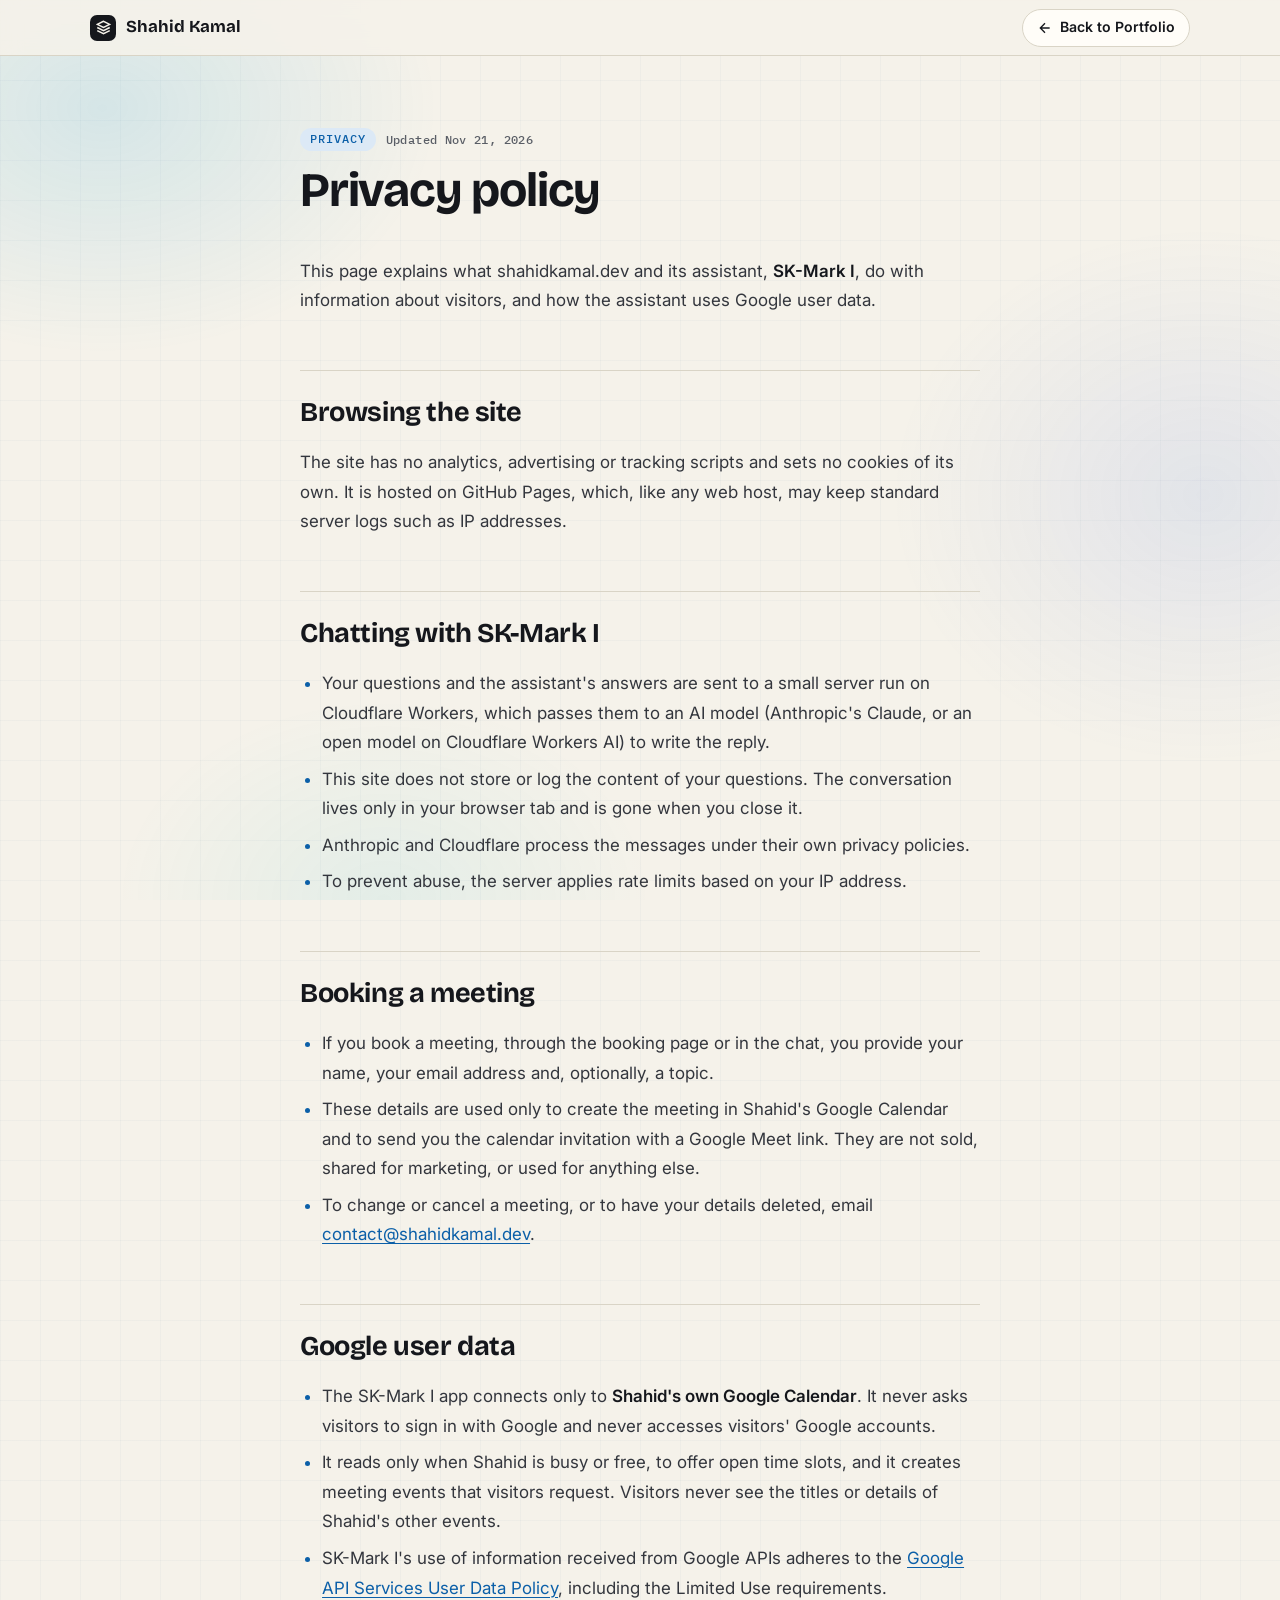
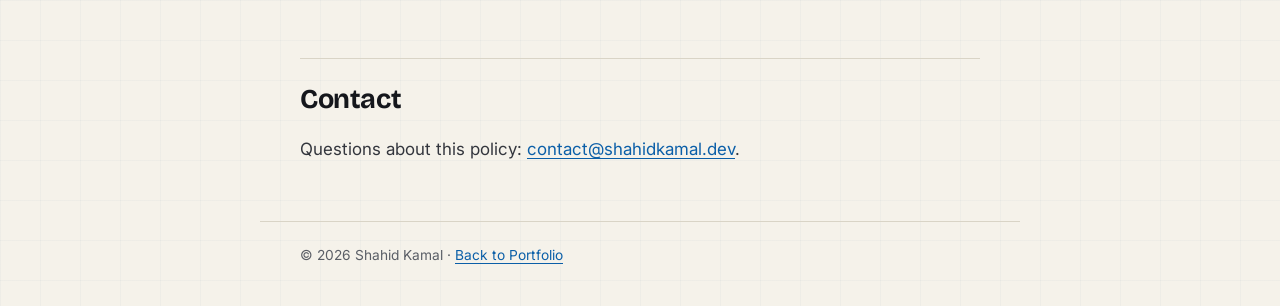
==== privacy.html @ f32e33be "Privacy policy page (needed for the Google Calendar booking app), linked from the footer Co-Authored" ====
<!DOCTYPE html>
<html lang="en" class="blog">
<head>
    <meta charset="UTF-8">
    <meta name="viewport" content="width=device-width, initial-scale=1.0">
    <title>Privacy — Shahid Kamal</title>
    <meta name="description" content="How shahidkamal.dev and its assistant SK-Mark I handle visitor data and Google user data.">
    <meta name="author" content="Shahid Kamal">
    <link rel="canonical" href="https://shahidkamal.dev/privacy.html">
    <meta name="theme-color" content="#f5f2ea" media="(prefers-color-scheme: light)">
    <meta name="theme-color" content="#0c0e11" media="(prefers-color-scheme: dark)">
    <link rel="icon" type="image/svg+xml" href="data:image/svg+xml,%3Csvg xmlns='http://www.w3.org/2000/svg' viewBox='0 0 32 32'%3E%3Crect width='32' height='32' rx='7' fill='%2315171c'/%3E%3Ccircle cx='7' cy='21' r='2.6' fill='%234a9dff' opacity='.35'/%3E%3Ccircle cx='14' cy='13' r='3' fill='%234a9dff' opacity='.65'/%3E%3Ccircle cx='23' cy='11' r='4.2' fill='%234a9dff'/%3E%3C/svg%3E">
    <link rel="preconnect" href="https://fonts.googleapis.com">
    <link rel="preconnect" href="https://fonts.gstatic.com" crossorigin>
    <link href="https://fonts.googleapis.com/css2?family=Bricolage+Grotesque:opsz,wght@12..96,700&family=IBM+Plex+Mono:wght@400;500&family=Inter:wght@400;600&display=swap" rel="stylesheet">
    <link rel="stylesheet" href="assets/site.css?v=202611211610">
</head>
<body>

<div class="grid-bg"></div>

<nav>
    <a href="index.html" class="nav-logo">
        <div class="nav-logo-icon">
            <svg viewBox="0 0 24 24" fill="none" stroke="#fff" stroke-width="2.5"><path d="M12 2L2 7l10 5 10-5-10-5zM2 17l10 5 10-5M2 12l10 5 10-5"/></svg>
        </div>
        Shahid Kamal
    </a>
    <a href="index.html" class="nav-back">
        <svg width="16" height="16" fill="none" stroke="currentColor" stroke-width="2" viewBox="0 0 24 24"><path d="M19 12H5m7-7-7 7 7 7"/></svg>
        Back to Portfolio
    </a>
</nav>

<header class="blog-hero">
    <div class="blog-meta">
        <span class="blog-category">Privacy</span>
        <span class="blog-date">Updated Nov 21, 2026</span>
    </div>
    <h1>Privacy policy</h1>
</header>

<article class="blog-content">

    <p>This page explains what shahidkamal.dev and its assistant, <strong>SK-Mark I</strong>, do with information about visitors, and how the assistant uses Google user data.</p>

    <h2>Browsing the site</h2>
    <p>The site has no analytics, advertising or tracking scripts and sets no cookies of its own. It is hosted on GitHub Pages, which, like any web host, may keep standard server logs such as IP addresses.</p>

    <h2>Chatting with SK-Mark I</h2>
    <ul>
        <li>Your questions and the assistant's answers are sent to a small server run on Cloudflare Workers, which passes them to an AI model (Anthropic's Claude, or an open model on Cloudflare Workers AI) to write the reply.</li>
        <li>This site does not store or log the content of your questions. The conversation lives only in your browser tab and is gone when you close it.</li>
        <li>Anthropic and Cloudflare process the messages under their own privacy policies.</li>
        <li>To prevent abuse, the server applies rate limits based on your IP address.</li>
    </ul>

    <h2>Booking a meeting</h2>
    <ul>
        <li>If you book a meeting, through the booking page or in the chat, you provide your name, your email address and, optionally, a topic.</li>
        <li>These details are used only to create the meeting in Shahid's Google Calendar and to send you the calendar invitation with a Google Meet link. They are not sold, shared for marketing, or used for anything else.</li>
        <li>To change or cancel a meeting, or to have your details deleted, email <a href="mailto:contact@shahidkamal.dev">contact@shahidkamal.dev</a>.</li>
    </ul>

    <h2>Google user data</h2>
    <ul>
        <li>The SK-Mark I app connects only to <strong>Shahid's own Google Calendar</strong>. It never asks visitors to sign in with Google and never accesses visitors' Google accounts.</li>
        <li>It reads only when Shahid is busy or free, to offer open time slots, and it creates meeting events that visitors request. Visitors never see the titles or details of Shahid's other events.</li>
        <li>SK-Mark I's use of information received from Google APIs adheres to the <a href="https://developers.google.com/terms/api-services-user-data-policy" target="_blank" rel="noopener">Google API Services User Data Policy</a>, including the Limited Use requirements.</li>
    </ul>

    <h2>Contact</h2>
    <p>Questions about this policy: <a href="mailto:contact@shahidkamal.dev">contact@shahidkamal.dev</a>.</p>

</article>

<footer>
    © 2026 Shahid Kamal · <a href="index.html">Back to Portfolio</a>
</footer>

</body>
</html>
---- assets/site.css ----
/* shahidkamal.dev — shared styles for the home page and blog posts.
   Plain CSS, no build step. Light and dark follow the system setting. */

:root {
    --bg: #f5f2ea;
    --surface: #fffdf8;
    --sunk: #ebe7dc;
    --ink: #15171c;
    --text: #33363d;
    --muted: #5a5e66;
    --line: #d9d4c6;
    --accent: #0b5fa8;
    --accent-soft: #dce9f6;
    --a: #1170c4;
    --b: #066d8d;
    --code-bg: #1b1e24;
    --code-ink: #e9e6dd;
    --display: "Bricolage Grotesque", "Inter", system-ui, -apple-system, "Segoe UI", sans-serif;
    --sans: "Inter", system-ui, -apple-system, "Segoe UI", Roboto, "Helvetica Neue", Arial, sans-serif;
    --mono: "IBM Plex Mono", ui-monospace, "SF Mono", Menlo, Consolas, monospace;
    --wrap: 73.75rem;
    --gutter: clamp(16px, 4vw, 40px);
    --radius: 14px;
    color-scheme: light dark;
}

@media (prefers-color-scheme: dark) {
    :root {
        --bg: #0c0e11;
        --surface: #15181d;
        --sunk: #08090b;
        --grid: rgba(255, 255, 255, 0.03);
        --ink: #f1efe9;
        --text: #cfd0d2;
        --muted: #a0a4ab;
        --line: #282c34;
        --accent: #6cc8ff;
        --accent-soft: #0f2638;
        --a: #4a9dff;
        --b: #5fe0ff;
        --code-bg: #0b0c0f;
        --code-ink: #e9e6dd;
    }
}

*, *::before, *::after { box-sizing: border-box; }
html { -webkit-text-size-adjust: 100%; text-size-adjust: 100%; scroll-padding-top: 4.75rem; font-size: clamp(100%, 0.5vw + 8.8px, 137.5%); }
body {
    margin: 0;
    background: var(--bg);
    color: var(--text);
    font-family: var(--sans);
    font-size: 1rem;
    line-height: 1.6;
    -webkit-font-smoothing: antialiased;
    overflow-x: hidden;
}
@media (prefers-reduced-motion: no-preference) {
    html { scroll-behavior: smooth; }
}
img, video, svg { max-width: 100%; }
h1, h2, h3, h4, p, ul, ol, dl, dd, figure { margin: 0; }
ul, ol { padding: 0; }
a { color: var(--accent); text-decoration-thickness: 1px; text-underline-offset: 3px; }
a:hover { text-decoration-thickness: 2px; }
:focus-visible { outline: 2px solid var(--accent); outline-offset: 3px; border-radius: 4px; }
strong { color: var(--ink); font-weight: 600; }

.skip {
    position: absolute; left: 12px; top: -60px; z-index: 300;
    background: var(--ink); color: var(--bg); padding: 10px 14px; border-radius: 8px;
}
.skip:focus { top: 12px; }
.wrap { max-width: var(--wrap); margin: 0 auto; padding-left: max(var(--gutter), env(safe-area-inset-left)); padding-right: max(var(--gutter), env(safe-area-inset-right)); }
.mono { font-family: var(--mono); }

/* ---------- top bar ---------- */
.top {
    position: sticky; top: 0; z-index: 100;
    background: color-mix(in srgb, var(--bg) 88%, transparent);
    -webkit-backdrop-filter: blur(10px); backdrop-filter: blur(10px);
    border-bottom: 1px solid var(--line);
}
.top-in { display: flex; align-items: center; gap: 12px; min-height: 3.5rem; }
.brand {
    display: inline-flex; align-items: center; gap: 10px; flex: none;
    font-family: var(--display); font-weight: 700; font-size: 1.05rem;
    color: var(--ink); text-decoration: none; white-space: nowrap; min-height: 44px;
}
.brand svg { width: 1.625rem; height: 1.625rem; flex: none; }
.top nav { margin-left: auto; min-width: 0; overflow-x: auto; scrollbar-width: none; -webkit-overflow-scrolling: touch; overscroll-behavior-x: contain; }
.top nav::-webkit-scrollbar { display: none; }
.top nav ul { display: flex; gap: 2px; list-style: none; white-space: nowrap; }
.top nav a {
    display: flex; align-items: center; min-height: 44px; padding: 0 10px; border-radius: 8px;
    color: var(--text); text-decoration: none; font-size: 0.92rem; outline-offset: -3px;
}
.top nav a:hover { color: var(--ink); background: var(--sunk); }
.top .btn { flex: none; min-height: 40px; padding: 6px 14px; font-size: 0.88rem; }

/* ---------- buttons ---------- */
.btn {
    display: inline-flex; align-items: center; justify-content: center; gap: 8px;
    min-height: 44px; padding: 9px 16px; border-radius: 999px;
    border: 1px solid var(--line); background: var(--surface); color: var(--ink);
    font: 600 0.95rem/1.2 var(--sans); text-decoration: none; cursor: pointer;
    transition: border-color .15s, background-color .15s, color .15s;
}
.btn:hover { border-color: var(--ink); }
.btn svg { width: 17px; height: 17px; flex: none; }
.btn-primary { background: var(--ink); color: var(--bg); border-color: var(--ink); }
.btn-primary:hover { background: var(--accent); border-color: var(--accent); color: var(--bg); }

/* ---------- hero ---------- */
.hero { padding: clamp(20px, 4.5vw, 52px) 0 clamp(28px, 4vw, 44px); }
.hero-grid {
    display: grid; grid-template-columns: minmax(0, 1.16fr) minmax(0, 0.84fr);
    gap: clamp(28px, 4vw, 60px); align-items: center;
}
.who { display: flex; align-items: center; gap: 14px; margin-bottom: 14px; }
.who picture { display: block; flex: none; line-height: 0; }
.who img {
    width: 4.25rem; height: 4.25rem; border-radius: 50%; object-fit: cover;
    border: 2px solid var(--surface); box-shadow: 0 0 0 1px var(--line); flex: none;
}
.status {
    font: 500 0.78rem/1.4 var(--mono); letter-spacing: 0.02em; color: var(--muted);
}
.status b { display: block; color: var(--ink); font-weight: 500; }
.status .dot {
    display: inline-block; width: 8px; height: 8px; border-radius: 50%;
    background: var(--b); margin-right: 7px; vertical-align: 1px;
}
.hero h1 {
    font-family: var(--display); font-weight: 700; color: var(--ink);
    font-size: clamp(2.6rem, 6.4vw, 4.9rem); line-height: 0.98; letter-spacing: -0.035em;
}
.lead {
    margin-top: 16px; max-width: 34em;
    font-size: clamp(1.06rem, 1.7vw, 1.3rem); line-height: 1.42; color: var(--ink);
}
.lead em { font-style: normal; color: var(--accent); }
.facts { margin-top: 18px; display: grid; gap: 7px; }
.facts div { display: grid; grid-template-columns: 5.5rem minmax(0, 1fr); gap: 12px; align-items: baseline; }
.facts dt { font: 500 0.75rem/1.5 var(--mono); letter-spacing: 0.1em; text-transform: uppercase; color: var(--muted); }
.facts dd { font-size: 0.95rem; line-height: 1.45; }
.cta { display: flex; flex-wrap: wrap; gap: 8px; margin-top: 22px; }
.hero .cta .btn { padding: 9px 14px; font-size: 0.92rem; }

/* signature element: contrastive pair */
.pair {
    background: var(--surface); border: 1px solid var(--line); border-radius: var(--radius);
    padding: 14px;
}
.pair-head { display: flex; flex-wrap: wrap; align-items: center; gap: 8px; margin-bottom: 12px; }
.pair-title { font: 500 0.75rem/1.4 var(--mono); letter-spacing: 0.1em; text-transform: uppercase; color: var(--muted); flex-basis: 100%; }
.seg { display: inline-flex; border: 1px solid var(--line); border-radius: 999px; padding: 2px; background: var(--bg); }
.seg button, .ghost-btn {
    font: 500 0.76rem/1 var(--mono); color: var(--muted); background: none; border: 0;
    padding: 8px 11px; border-radius: 999px; cursor: pointer; min-height: 32px;
}
.seg button[aria-pressed="true"] { background: var(--ink); color: var(--bg); }
.ghost-btn { border: 1px solid var(--line); }
.ghost-btn:hover, .seg button:hover { color: var(--ink); }
.seg button[aria-pressed="true"]:hover { color: var(--bg); }
.pair-stage { display: grid; grid-template-columns: 1fr 1fr; gap: 10px; }
.pair-stage svg { display: block; width: 100%; height: auto; border-radius: 8px; background: var(--sunk); }
.clip-lab { display: flex; justify-content: space-between; gap: 8px; margin-bottom: 5px; font: 500 0.75rem/1.3 var(--mono); letter-spacing: 0.06em; text-transform: uppercase; color: var(--muted); }
.clip-lab .val { color: var(--c); text-align: right; }
.clip-a { --c: var(--a); }
.clip-b { --c: var(--b); }
.pair-stage .tick { fill: none; stroke: var(--muted); stroke-width: 1.2; opacity: .7; }
.pair-stage .ground { stroke: var(--line); stroke-width: 1; stroke-dasharray: 2 4; }
.pair-stage .ghost { fill: var(--c); }
.pair-stage .head { fill: var(--c); stroke: var(--surface); stroke-width: 2; }
.pair-q { margin-top: 12px; font: 500 0.84rem/1.4 var(--mono); color: var(--ink); }
.pair-q span { color: var(--muted); }
.pair figcaption { margin-top: 8px; font-size: 0.88rem; line-height: 1.5; color: var(--text); }
.pair figcaption small { display: block; margin-top: 6px; color: var(--muted); font-size: 0.76rem; }

/* proof points */
.proof { list-style: none; display: grid; grid-template-columns: repeat(3, minmax(0, 1fr)); gap: 12px; margin-top: clamp(24px, 3.4vw, 40px); }
.proof a {
    display: block; height: 100%; padding: 14px 16px; border-radius: var(--radius);
    border: 1px solid var(--line); background: var(--surface); color: var(--text); text-decoration: none;
    transition: border-color .15s, transform .15s;
}
.proof a:hover { border-color: var(--ink); }
.proof .k { display: block; font: 500 0.75rem/1.4 var(--mono); letter-spacing: 0.1em; text-transform: uppercase; color: var(--accent); }
.proof .t { display: block; margin-top: 3px; font: 700 1.08rem/1.25 var(--display); color: var(--ink); }
.proof .d { display: block; margin-top: 3px; font-size: 0.88rem; line-height: 1.4; }

.ticks { height: 9px; background: repeating-linear-gradient(90deg, var(--line) 0 1px, transparent 1px 14px); }

/* ---------- sections ---------- */
.sec { padding: clamp(44px, 7vw, 84px) 0 0; }
.sec:last-of-type { padding-bottom: clamp(44px, 7vw, 84px); }
.sec-head { display: flex; flex-wrap: wrap; align-items: baseline; gap: 6px 14px; margin-bottom: clamp(18px, 2.6vw, 28px); }
.sec-head .idx { font: 500 0.78rem/1 var(--mono); color: var(--accent); letter-spacing: 0.08em; }
.sec-head h2 { font: 700 clamp(1.6rem, 3.2vw, 2.3rem)/1.1 var(--display); letter-spacing: -0.02em; color: var(--ink); }
.sec-head p { flex-basis: 100%; max-width: 46em; color: var(--muted); font-size: 0.98rem; }

.about { padding-top: clamp(28px, 4vw, 44px); }
.about-grid { display: grid; grid-template-columns: minmax(0, 1fr) minmax(0, 1fr); gap: clamp(16px, 3vw, 44px); }
.about-grid p { font-size: 1rem; line-height: 1.65; }

/* cards */
.card { background: var(--surface); border: 1px solid var(--line); border-radius: var(--radius); }
.feature { display: grid; grid-template-columns: minmax(0, 1.05fr) minmax(0, 0.95fr); gap: clamp(18px, 3vw, 40px); padding: clamp(18px, 2.8vw, 32px); align-items: start; }
.feature + .feature { margin-top: 16px; }
.kicker { font: 500 0.75rem/1.5 var(--mono); letter-spacing: 0.08em; text-transform: uppercase; color: var(--muted); }
.kicker b { color: var(--accent); font-weight: 500; }
.card h3 { font: 700 clamp(1.3rem, 2.2vw, 1.7rem)/1.15 var(--display); letter-spacing: -0.015em; color: var(--ink); margin-top: 6px; }
.what { margin-top: 8px; font-size: 1.02rem; line-height: 1.5; color: var(--ink); }
.out { list-style: none; margin-top: 12px; display: grid; gap: 7px; }
.out li { position: relative; padding-left: 18px; font-size: 0.95rem; line-height: 1.5; }
.out li::before { content: ""; position: absolute; left: 0; top: 0.62em; width: 8px; height: 2px; background: var(--accent); }
.tags { list-style: none; display: flex; flex-wrap: wrap; gap: 6px; margin-top: 14px; }
.tags li { font: 500 0.75rem/1.3 var(--mono); color: var(--muted); border: 1px solid var(--line); border-radius: 999px; padding: 4px 9px; }
.links { display: flex; flex-wrap: wrap; gap: 4px 16px; margin-top: 14px; font-size: 0.92rem; font-weight: 600; }
.links a::after { content: " \2197"; font-weight: 400; }
.links a.int::after { content: " \2192"; }
.note { margin-top: 12px; font-size: 0.86rem; color: var(--muted); }

.stats { display: grid; grid-template-columns: repeat(2, minmax(0, 1fr)); gap: 1px; background: var(--line); border: 1px solid var(--line); border-radius: 10px; overflow: hidden; }
.stats div { background: var(--surface); padding: 12px 14px; }
.stats b { display: block; font: 700 clamp(1.35rem, 2.4vw, 1.8rem)/1.1 var(--display); letter-spacing: -0.02em; color: var(--ink); }
.stats span { display: block; margin-top: 2px; font-size: 0.8rem; line-height: 1.35; color: var(--muted); }
.stats .hot b { color: var(--accent); }
.stats-4 { grid-template-columns: repeat(4, minmax(0, 1fr)); margin-top: 16px; }

.media { position: relative; border-radius: 10px; overflow: hidden; border: 1px solid var(--line); background: var(--sunk); }
.media picture { display: block; }
.media img, .media video { display: block; width: 100%; height: auto; }
.media video.over { position: absolute; inset: 0; height: 100%; object-fit: cover; }
.media .ghost-btn { position: absolute; right: 8px; bottom: 8px; background: var(--surface); color: var(--ink); }

/* BEYOND schematic */
.side-title { font: 500 0.75rem/1.4 var(--mono); letter-spacing: 0.1em; text-transform: uppercase; color: var(--muted); margin: 16px 0 8px; }
.side-title:first-child { margin-top: 0; }
.tracks { list-style: none; display: grid; gap: 5px; }
.tracks li { display: grid; grid-template-columns: 6.5rem minmax(0, 1fr); align-items: center; gap: 10px; font: 500 0.75rem/1.2 var(--mono); color: var(--text); }
.tracks li::after { content: ""; height: 12px; border-radius: 3px; background: repeating-linear-gradient(90deg, var(--b) 0 2px, transparent 2px 12px), var(--sunk); opacity: .9; }
.steps { list-style: none; counter-reset: s; display: grid; grid-template-columns: repeat(4, minmax(0, 1fr)); gap: 6px; }
.steps li { counter-increment: s; border-top: 2px solid var(--a); padding-top: 7px; font-size: 0.8rem; line-height: 1.3; color: var(--ink); }
.steps li::before { content: "0" counter(s); display: block; font: 500 0.75rem/1.2 var(--mono); color: var(--muted); margin-bottom: 2px; }

.idea { margin-top: 10px; font-size: 0.95rem; line-height: 1.55; }
.idea + .side-title { margin-top: 18px; }
.side-title + .out { margin-top: 0; }
.fine { margin-top: 8px; font-size: 0.84rem; line-height: 1.5; color: var(--muted); }
.fine + .side-title { margin-top: 22px; }
.beyond .span { grid-column: 1 / -1; }
.beyond .stats-4 { margin-top: 0; }
.fold { border-top: 1px solid var(--line); }
.fold > summary {
    list-style: none; cursor: pointer; display: flex; align-items: center; justify-content: space-between; gap: 12px;
    min-height: 44px; padding: 6px 0; border-radius: 6px;
    font: 500 0.75rem/1.4 var(--mono); letter-spacing: 0.1em; text-transform: uppercase; color: var(--ink);
}
.fold > summary::-webkit-details-marker { display: none; }
.fold > summary::after { content: "+"; flex: none; width: 1.5rem; height: 1.5rem; display: grid; place-items: center; border: 1px solid var(--line); border-radius: 50%; font: 500 0.95rem/1 var(--mono); letter-spacing: 0; color: var(--muted); }
.fold[open] > summary::after { content: "\2212"; }
.fold > summary:hover::after { border-color: var(--ink); color: var(--ink); }
.fold-body { padding: 4px 0 14px; }
.fold.eg { margin-top: 18px; }
.fold.eg .fold-body { padding-bottom: 0; }
.fold-grid { display: grid; grid-template-columns: minmax(0, 1.05fr) minmax(0, 0.95fr); gap: clamp(18px, 3vw, 40px); }
.fold.span .fold-body { padding-bottom: 0; }
.stat-tile { display: none; }
.chain { list-style: none; counter-reset: c; display: flex; flex-wrap: wrap; gap: 6px 4px; align-items: center; }
.chain li { counter-increment: c; display: inline-flex; align-items: center; gap: 6px; font-size: 0.82rem; line-height: 1.2; color: var(--ink); }
.chain li::before { content: counter(c); display: inline-grid; place-items: center; width: 20px; height: 20px; border-radius: 50%; background: var(--a); color: var(--surface); font: 500 0.75rem/1 var(--mono); flex: none; }
.chain li.partner::before { background: var(--b); }
.chain li:not(:last-child)::after { content: "\2192"; color: var(--muted); margin: 0 4px 0 2px; }
.tl { list-style: none; display: grid; gap: 0; }
.tl li { position: relative; padding: 0 0 12px 22px; font-size: 0.9rem; line-height: 1.45; color: var(--ink); }
.tl li:last-child { padding-bottom: 0; }
.tl li::before { content: ""; position: absolute; left: 0; top: 4px; width: 10px; height: 10px; border-radius: 50%; background: var(--a); }
.tl li.partner::before { background: var(--b); }
.tl li:not(:last-child)::after { content: ""; position: absolute; left: 4px; top: 18px; bottom: 0; width: 2px; background: var(--line); }
.tl b { display: block; font: 500 0.75rem/1.5 var(--mono); letter-spacing: 0.08em; text-transform: uppercase; color: var(--muted); }
.grid2 { display: grid; grid-template-columns: repeat(2, minmax(0, 1fr)); gap: 16px; margin-top: 16px; }
.grid2 > .proj:last-child:nth-child(odd) { grid-column: 1 / -1; }
.proj { padding: clamp(16px, 2.2vw, 24px); display: flex; flex-direction: column; }
.proj h3 { font-size: clamp(1.15rem, 1.8vw, 1.35rem); }
.proj .media { margin-bottom: 16px; aspect-ratio: 16 / 8; }
.proj .media picture { height: 100%; }
.proj .media img { width: 100%; height: 100%; object-fit: cover; object-position: top center; }
.proj .links { margin-top: auto; padding-top: 14px; }

/* experience */
.xp { list-style: none; border-top: 1px solid var(--line); }
.xp > li { display: grid; grid-template-columns: 12rem minmax(0, 1fr); gap: 8px 28px; padding: 22px 0; border-bottom: 1px solid var(--line); }
.when { font: 500 0.8rem/1.6 var(--mono); color: var(--muted); }
.xp h3 { font: 700 1.2rem/1.25 var(--display); color: var(--ink); }
.org { margin-top: 2px; font-size: 0.95rem; color: var(--text); }
.xp .out { margin-top: 10px; }
.bg-grid { display: grid; grid-template-columns: minmax(0, 0.9fr) minmax(0, 1.1fr); gap: 16px; margin-top: 24px; }
.panel { padding: clamp(16px, 2.2vw, 24px); }
.panel h3 { font-size: 1.15rem; margin: 0 0 12px; }
.edu { list-style: none; display: grid; gap: 14px; }
.edu b { display: block; color: var(--ink); font-weight: 600; line-height: 1.35; }
.edu span { display: block; font-size: 0.92rem; }
.edu .when { margin-top: 2px; }
.skills { display: grid; gap: 10px; }
.skills div { display: grid; grid-template-columns: 8.25rem minmax(0, 1fr); gap: 12px; align-items: baseline; }
.skills dt { font: 500 0.75rem/1.5 var(--mono); letter-spacing: 0.08em; text-transform: uppercase; color: var(--muted); }
.skills dd { font-size: 0.93rem; line-height: 1.5; }

/* publications */
.pubs { list-style: none; border-top: 1px solid var(--line); }
.pubs > li { display: grid; grid-template-columns: 9.5rem minmax(0, 1fr); gap: 20px; padding: 20px 0; border-bottom: 1px solid var(--line); align-items: start; }
.pubs .thumb { display: block; border: 1px solid var(--line); border-radius: 8px; overflow: hidden; background: var(--surface); aspect-ratio: 896 / 684; }
.pubs .thumb img { display: block; width: 100%; height: 100%; object-fit: cover; }
.pubs .thumb.blank { display: grid; place-items: center; font: 500 0.75rem/1.4 var(--mono); letter-spacing: 0.08em; text-transform: uppercase; color: var(--muted); text-align: center; padding: 10px; }
.pubs h3 { font: 700 1.1rem/1.3 var(--display); color: var(--ink); }
.pubs h3 a { color: inherit; text-decoration: none; }
.pubs h3 a:hover { color: var(--accent); text-decoration: underline; }
.pubs p { font-size: 0.93rem; line-height: 1.5; margin-top: 4px; }
.pubs .links { margin-top: 8px; }
.badge { display: inline-block; font: 500 0.75rem/1.3 var(--mono); letter-spacing: 0.06em; text-transform: uppercase; color: var(--accent); background: var(--accent-soft); border-radius: 999px; padding: 3px 9px; margin-bottom: 6px; }

/* writing */
.posts { list-style: none; display: grid; grid-template-columns: repeat(2, minmax(0, 1fr)); gap: 16px; }
.posts a { display: block; height: 100%; padding: clamp(16px, 2.2vw, 22px); color: var(--text); text-decoration: none; transition: border-color .15s; }
.posts a:hover { border-color: var(--ink); }
.posts h3 { font-size: 1.15rem; margin-top: 6px; }
.posts p { margin-top: 6px; font-size: 0.93rem; line-height: 1.5; }

/* contact */
.contact { padding: clamp(22px, 4vw, 44px); display: grid; grid-template-columns: minmax(0, 1.1fr) minmax(0, 0.9fr); gap: 24px; align-items: center; }
.contact h2 { font: 700 clamp(1.7rem, 3.6vw, 2.6rem)/1.08 var(--display); letter-spacing: -0.025em; color: var(--ink); }
.contact p { margin-top: 10px; max-width: 34em; }
.contact .mail { display: inline-block; margin-top: 14px; font: 500 clamp(0.95rem, 2vw, 1.15rem)/1.3 var(--mono); overflow-wrap: anywhere; }
.contact .cta { margin-top: 0; }

.site-footer { border-top: 1px solid var(--line); margin-top: 0; padding: 22px 0 34px; font-size: 0.84rem; color: var(--muted); }
.site-footer .wrap { display: flex; flex-wrap: wrap; gap: 6px 20px; justify-content: space-between; }

/* ---------- responsive ---------- */
@media (max-width: 960px) {
    .feature, .bg-grid, .contact { grid-template-columns: minmax(0, 1fr); }
    .hero-grid { grid-template-columns: minmax(0, 1fr) minmax(0, 1fr); gap: 24px; align-items: start; }
    .xp > li { grid-template-columns: minmax(0, 1fr); gap: 4px; }
}
@media (max-width: 720px) {
    .proof, .grid2, .posts, .about-grid { grid-template-columns: minmax(0, 1fr); }
    .proof { gap: 6px; }
    .proof a { padding: 8px 12px; }
    .proof .t { font-size: 1rem; }
    .stats-4 { grid-template-columns: repeat(2, minmax(0, 1fr)); }
    .pubs > li { grid-template-columns: 92px minmax(0, 1fr); gap: 14px; }
    .skills div, .facts div { grid-template-columns: minmax(0, 1fr); gap: 0; }
    .who img { width: 3rem; height: 3rem; }
    .who { margin-bottom: 10px; }
    .status { font-size: 0.75rem; letter-spacing: 0; overflow-wrap: anywhere; }
    .hero { padding-top: 14px; }
    .lead { margin-top: 10px; }
    .facts { margin-top: 12px; gap: 6px; }
    .facts dd { font-size: 1rem; }
    .cta { margin-top: 14px; }
    .hero .cta .btn { min-height: 44px; padding: 8px 13px; font-size: 0.9rem; }
    .hero .wrap { display: flex; flex-direction: column; }
    .hero-grid { display: contents; }
    .hero-grid > div { order: 1; }
    .proof { order: 2; margin-top: 16px; }
    .pair { order: 3; margin-top: 20px; }
    .proof .d { font-size: 0.875rem; line-height: 1.35; margin-top: 1px; }
    .steps { grid-template-columns: repeat(2, minmax(0, 1fr)); gap: 10px 8px; }
}
@media (prefers-reduced-motion: reduce) {
    *, *::before, *::after { transition: none !important; animation: none !important; scroll-behavior: auto !important; }
}
@media print {
    .top, .pair-head, .media .ghost-btn { display: none; }
    body { background: #fff; }
}

/* ================= blog posts (html.blog) ================= */
.blog .grid-bg { display: none; }
.blog body > nav {
    position: sticky; top: 0; z-index: 100;
    display: flex; align-items: center; justify-content: space-between; gap: 16px;
    min-height: 56px; padding: 8px max(var(--gutter), calc((100vw - var(--wrap)) / 2 + var(--gutter)));
    background: color-mix(in srgb, var(--bg) 88%, transparent);
    -webkit-backdrop-filter: blur(10px); backdrop-filter: blur(10px);
    border-bottom: 1px solid var(--line);
}
.blog .nav-logo {
    display: inline-flex; align-items: center; gap: 10px;
    font: 700 1.05rem/1.2 var(--display); color: var(--ink); text-decoration: none; white-space: nowrap;
}
.blog .nav-logo-icon { width: 26px; height: 26px; border-radius: 7px; background: var(--ink); display: grid; place-items: center; flex: none; }
.blog .nav-logo-icon svg { width: 15px; height: 15px; stroke: var(--bg); }
.blog .nav-back {
    display: inline-flex; align-items: center; gap: 7px; min-height: 38px; padding: 6px 14px;
    border: 1px solid var(--line); border-radius: 999px; background: var(--surface);
    color: var(--ink); font-weight: 600; font-size: 0.88rem; text-decoration: none; white-space: nowrap;
}
.blog .nav-back:hover { border-color: var(--ink); }
.blog .blog-hero, .blog .blog-cover, .blog .blog-content, .blog .author-box {
    max-width: 47.5rem; margin-inline: auto; padding-inline: var(--gutter);
}
.blog .blog-hero { padding-top: clamp(32px, 6vw, 72px); }
.blog .blog-meta { display: flex; flex-wrap: wrap; align-items: center; gap: 6px 10px; font: 500 0.76rem/1.4 var(--mono); color: var(--muted); letter-spacing: 0.03em; }
.blog .blog-category { color: var(--accent); background: var(--accent-soft); border-radius: 999px; padding: 3px 10px; text-transform: uppercase; letter-spacing: 0.08em; font-size: 0.75rem; }
.blog .blog-hero h1 { margin-top: 14px; font: 700 clamp(1.9rem, 5vw, 3rem)/1.08 var(--display); letter-spacing: -0.025em; color: var(--ink); }
.blog .blog-hero-subtitle { margin-top: 14px; font-size: clamp(1.02rem, 2vw, 1.2rem); line-height: 1.5; color: var(--muted); }
.blog .blog-cover { margin-top: clamp(22px, 4vw, 36px); }
.blog .blog-cover img { display: block; width: 100%; height: clamp(180px, 34vw, 340px); object-fit: cover; border-radius: var(--radius); border: 1px solid var(--line); background: var(--sunk); color: var(--muted); font-size: 0.85rem; }
.blog .blog-content { padding-top: clamp(24px, 4vw, 40px); padding-bottom: 8px; font-size: 1.06rem; line-height: 1.75; }
.blog .blog-content > * + * { margin-top: 1.15em; }
.blog .blog-content h2 { margin-top: 2em; padding-top: 0.9em; border-top: 1px solid var(--line); font: 700 clamp(1.35rem, 3vw, 1.7rem)/1.2 var(--display); letter-spacing: -0.015em; color: var(--ink); }
.blog .blog-content h3 { margin-top: 1.7em; font: 700 1.18rem/1.3 var(--display); color: var(--ink); }
.blog .blog-content ul, .blog .blog-content ol { padding-left: 1.3em; }
.blog .blog-content li + li { margin-top: 0.4em; }
.blog .blog-content li::marker { color: var(--accent); }
.blog .blog-content img { display: block; height: auto; border-radius: 10px; border: 1px solid var(--line); }
.blog .blog-content blockquote { margin-inline: 0; padding: 4px 0 4px 18px; border-left: 3px solid var(--a); font: 700 1.15rem/1.5 var(--display); color: var(--ink); }
.blog .blog-content code { font: 500 0.88em var(--mono); background: var(--sunk); border: 1px solid var(--line); border-radius: 5px; padding: 0.1em 0.35em; overflow-wrap: anywhere; }
.blog .blog-content pre { background: var(--code-bg); color: var(--code-ink); border-radius: 10px; border: 1px solid var(--line); padding: 16px 18px; overflow-x: auto; font-size: 0.86rem; line-height: 1.6; -webkit-overflow-scrolling: touch; }
.blog .blog-content pre code { background: none; border: 0; padding: 0; color: inherit; font-size: inherit; overflow-wrap: normal; white-space: pre; }
.blog .author-box { margin-top: clamp(28px, 5vw, 48px); }
.blog .author-card { display: flex; align-items: center; gap: 14px; padding: 18px; background: var(--surface); border: 1px solid var(--line); border-radius: var(--radius); }
.blog .author-avatar { width: 48px; height: 48px; border-radius: 50%; background: var(--ink); color: var(--bg); display: grid; place-items: center; font: 700 1rem var(--display); flex: none; }
.blog .author-info h4 { font: 700 1.05rem/1.3 var(--display); color: var(--ink); }
.blog .author-info p { font-size: 0.9rem; color: var(--muted); }
.blog body > footer { max-width: 47.5rem; margin: clamp(28px, 5vw, 48px) auto 0; padding: 22px var(--gutter) 40px; border-top: 1px solid var(--line); font-size: 0.86rem; color: var(--muted); }
@media (max-width: 480px) {
    .blog .nav-logo-icon { display: none; }
}

/* ================= responsive tuning: phones up to very wide screens ================= */
.xp .out, .xp .org, .pubs p, .pubs h3, .about-grid p { max-width: 46rem; }
.contact p { max-width: 34rem; }

@media (min-width: 1200px) {
    .grid2 { grid-template-columns: repeat(3, minmax(0, 1fr)); }
    .grid2 > .proj:last-child:nth-child(odd) { grid-column: auto; }
    .stat-tile { display: grid; place-content: center; text-align: center; padding: 16px; aspect-ratio: 16 / 8; margin-bottom: 16px; border: 1px solid var(--line); border-radius: 10px; background: var(--sunk); }
    .stat-tile b { font: 700 clamp(2rem, 3.4vw, 3rem)/1 var(--display); letter-spacing: -0.03em; color: var(--ink); }
    .stat-tile span { margin-top: 6px; font: 500 0.75rem/1.4 var(--mono); letter-spacing: 0.08em; text-transform: uppercase; color: var(--muted); }
}
@media (min-width: 1600px) {
    :root { --wrap: 78rem; }
    .posts { grid-template-columns: repeat(4, minmax(0, 1fr)); }
}
@media (min-width: 2400px) {
    :root { --wrap: 84rem; }
}
@media (max-width: 960px) {
    .fold-grid { grid-template-columns: minmax(0, 1fr); }
}
@media (max-width: 720px) {
    .top .btn { min-height: 44px; }
    .out li, .org, .pubs p, .posts p, .skills dd, .pair figcaption, .idea, .tl li, .about-grid p, .edu span { font-size: 1rem; }
    .fine, .note, .stats span, .steps li { font-size: 0.875rem; }
    .chain li { font-size: 0.9375rem; }
    .chain { gap: 8px 4px; }
    .seg button, .ghost-btn { min-height: 44px; }
    .seg button { padding-inline: 12px; }
    .links { gap: 0 18px; }
    .links a { display: inline-block; padding-block: 11px; }
    .site-footer a, .contact .mail { display: inline-block; padding-block: 11px; }
    .contact .mail { margin-top: 4px; padding-block: 13px; }
    .site-footer .wrap { align-items: center; }
    .pair-head { gap: 6px; }
    .pair-title { flex-basis: 100%; }
    .beyond .fold.eg { margin-top: 14px; }
}
@media (max-width: 600px) {
    .brand-name { position: absolute; width: 1px; height: 1px; overflow: hidden; clip-path: inset(50%); white-space: nowrap; }
    .top-in { gap: 6px; }
    .top nav { margin-left: 0; flex: 1 1 auto; -webkit-mask-image: linear-gradient(90deg, #000 calc(100% - 28px), transparent); mask-image: linear-gradient(90deg, #000 calc(100% - 28px), transparent); }
    .top nav ul { padding-right: 24px; }
    .top nav a { padding: 0 9px; }
}
@media (max-width: 359px) {
    .hero h1 { font-size: 2.35rem; }
    .hero .cta .btn { padding: 8px 12px; }
    .pair { padding: 12px; }
    .seg button { padding-inline: 9px; }
    .pubs > li { grid-template-columns: 72px minmax(0, 1fr); gap: 12px; }
}
@media (max-height: 480px) and (orientation: landscape) {
    .top, .blog body > nav { position: static; }
    html { scroll-padding-top: 8px; }
    .hero { padding-top: 14px; }
}

/* ================= vision layer: detection framing, flow field, frame language ================= */
/* dark mode leans "lab": faint pixel grid behind everything */
@media (prefers-color-scheme: dark) {
    body { background-image: linear-gradient(var(--grid) 1px, transparent 1px), linear-gradient(90deg, var(--grid) 1px, transparent 1px); background-size: 2.5rem 2.5rem; }
}

/* optical-flow field behind the hero (canvas, decorative) */
.hero { position: relative; isolation: isolate; }
.flow { position: absolute; inset: 0; width: 100%; height: 100%; z-index: -1; pointer-events: none;
    -webkit-mask-image: linear-gradient(180deg, #000 55%, transparent); mask-image: linear-gradient(180deg, #000 55%, transparent); }

/* detection box around the portrait */
.det { position: relative; flex: none; padding: 6px; }
.det::before, .tagged::after {
    content: ""; position: absolute; inset: 0; pointer-events: none;
    background:
        linear-gradient(var(--accent) 0 0) left top / 12px 2px no-repeat, linear-gradient(var(--accent) 0 0) left top / 2px 12px no-repeat,
        linear-gradient(var(--accent) 0 0) right top / 12px 2px no-repeat, linear-gradient(var(--accent) 0 0) right top / 2px 12px no-repeat,
        linear-gradient(var(--accent) 0 0) left bottom / 12px 2px no-repeat, linear-gradient(var(--accent) 0 0) left bottom / 2px 12px no-repeat,
        linear-gradient(var(--accent) 0 0) right bottom / 12px 2px no-repeat, linear-gradient(var(--accent) 0 0) right bottom / 2px 12px no-repeat;
}
.det-tag, .tagged::before {
    position: absolute; z-index: 2; padding: 2px 6px; border-radius: 2px;
    background: var(--accent); color: var(--bg);
    font: 500 0.75rem/1.2 var(--mono); letter-spacing: 0.04em; white-space: nowrap;
}
.det-tag { left: 0; bottom: 100%; margin-bottom: 1px; }
.who { margin-top: 1.25rem; }

/* cards: bounding-box highlight with the card's own topic as the class label */
.tagged { position: relative; }
.tagged::before { content: attr(data-tag); left: 1rem; top: 0; transform: translateY(-50%); opacity: 0; transition: opacity .12s; }
.tagged::after { inset: -6px; opacity: 0; transition: opacity .12s; }
@media (hover: hover) {
    .tagged:hover::before, .tagged:hover::after { opacity: 1; }
}
.tagged:focus-visible::before, .tagged:focus-visible::after,
.tagged:has(:focus-visible)::before, .tagged:has(:focus-visible)::after { opacity: 1; }

/* section index reads as a frame number */
.sec-head .idx { padding: 3px 7px; border: 1px solid var(--line); border-radius: 4px; background: var(--surface); }

/* header scrubber: scroll position as a playhead (no JS; only where supported) */
@media (prefers-reduced-motion: no-preference) {
    @supports (animation-timeline: scroll()) {
        .top::after { content: ""; position: absolute; left: 0; right: 0; bottom: -1px; height: 2px; background: var(--a); transform-origin: 0 50%; transform: scaleX(0); animation: scrub linear both; animation-timeline: scroll(root); }
        @keyframes scrub { to { transform: scaleX(1); } }
    }
}
@media (max-width: 720px) {
    .det { padding: 5px; }
    .who { margin-top: 1.1rem; }
}

/* ================= HUD layer: lock-on animations (decorative, never blocks input) ================= */
.hud { position: absolute; inset: 0; z-index: 3; pointer-events: none; overflow: hidden;
    font: 500 0.75rem/1.2 var(--mono); letter-spacing: 0.04em; color: var(--b);
    animation: hud-out .6s linear 4.4s forwards; }
.hud-box { position: absolute; filter: drop-shadow(0 0 3px color-mix(in srgb, var(--b) 55%, transparent));
    animation: hud-in .3s cubic-bezier(.2, .9, .3, 1.15) var(--d) backwards;
    background:
        linear-gradient(var(--b) 0 0) left top / 14px 2px no-repeat, linear-gradient(var(--b) 0 0) left top / 2px 14px no-repeat,
        linear-gradient(var(--b) 0 0) right top / 14px 2px no-repeat, linear-gradient(var(--b) 0 0) right top / 2px 14px no-repeat,
        linear-gradient(var(--b) 0 0) left bottom / 14px 2px no-repeat, linear-gradient(var(--b) 0 0) left bottom / 2px 14px no-repeat,
        linear-gradient(var(--b) 0 0) right bottom / 14px 2px no-repeat, linear-gradient(var(--b) 0 0) right bottom / 2px 14px no-repeat; }
.hud-lab, .hud-read, .hud-status { position: absolute; white-space: nowrap; clip-path: inset(0 100% 0 0);
    animation: hud-type .42s steps(var(--n, 12)) calc(var(--d) + .26s) forwards; }
.hud-lab { left: 0; bottom: 100%; margin-bottom: 3px; padding: 2px 6px; border-radius: 2px; background: var(--b); color: var(--bg); }
.hud-box.r .hud-lab { left: auto; right: 0; }
.hud-box.b .hud-lab { bottom: auto; top: 100%; margin: 3px 0 0; }
.hud-status { top: 12px; --d: .1s; color: var(--muted); }
.hud-ring { position: absolute; left: 50%; top: 50%; width: calc(100% + 26px); height: calc(100% + 26px); margin: 0; overflow: visible;
    transform: translate(-50%, -50%); animation: hud-spin 1.5s cubic-bezier(.15, .6, .2, 1) var(--d) both; }
.hud-ring circle { fill: none; stroke: var(--b); stroke-width: 1.2; vector-effect: non-scaling-stroke; }
.hud-run .det::before, .hud-run .det-tag { opacity: 0; }
.hud-go .det::before, .hud-go .det-tag { animation: hud-settle .4s 4.7s both; }
@keyframes hud-in { from { opacity: 0; transform: scale(1.4); } }
@keyframes hud-type { to { clip-path: inset(0 0 0 0); } }
@keyframes hud-spin { from { opacity: 0; transform: translate(-50%, -50%) rotate(-300deg) scale(1.5); } 25% { opacity: 1; } to { transform: translate(-50%, -50%) rotate(0) scale(1); } }
@keyframes hud-out { to { opacity: 0; } }
@keyframes hud-settle { from { opacity: 0; } to { opacity: 1; } }

/* cards: lock-on when scrolled into view, snap on hover */
.tagged > .hud-read { left: auto; right: 1rem; top: auto; bottom: 0; margin: 0; transform: translateY(50%); padding: 2px 6px; background: var(--bg); color: var(--accent);
    font: 500 0.75rem/1.2 var(--mono); letter-spacing: 0.04em; clip-path: none; opacity: 0; animation: none; z-index: 2; pointer-events: none; }
.tagged.lock::after { animation: card-lock 4.5s both; }
.tagged.lock::before, .tagged.lock > .hud-read { animation: card-tag 4.5s both; }
@media (hover: hover) {
    .tagged:hover::after { animation: card-snap .22s cubic-bezier(.2, .9, .3, 1.15) both; }
    .tagged:hover::before { animation: card-type .3s steps(var(--n, 8)) both; }
    .tagged:hover > .hud-read { opacity: 1; animation: none; }
}
@keyframes card-lock { 0% { opacity: 0; transform: scale(1.035); } 5% { opacity: 1; transform: scale(1); } 88% { opacity: 1; } 100% { opacity: 0; } }
@keyframes card-tag { 0%, 4% { opacity: 1; clip-path: inset(0 100% 0 0); animation-timing-function: steps(var(--n, 8)); } 13%, 88% { opacity: 1; clip-path: inset(0 0 0 0); } 100% { opacity: 0; clip-path: inset(0 0 0 0); } }
@keyframes card-snap { from { opacity: 0; transform: scale(1.03); } to { opacity: 1; transform: scale(1); } }
@keyframes card-type { from { clip-path: inset(0 100% 0 0); } to { clip-path: inset(0 0 0 0); } }

/* scroll readout tape (CSS only, wide screens): real scroll position as a percentage */
.tape { display: none; }
@property --hud-p { syntax: '<integer>'; initial-value: 0; inherits: false; }
@media (min-width: 1280px) and (prefers-reduced-motion: no-preference) {
    @supports (animation-timeline: scroll()) {
        .tape { display: block; position: fixed; right: 10px; top: 50%; width: 34px; height: 180px; margin-top: -90px; z-index: 50; pointer-events: none;
            background: repeating-linear-gradient(180deg, var(--muted) 0 1px, transparent 1px 9px) right / 7px 100% no-repeat; opacity: .6; }
        .tape::before { content: counter(p); counter-reset: p var(--hud-p); position: absolute; right: 16px; top: 0; margin-top: -0.55em;
            font: 500 0.75rem/1 var(--mono); color: var(--b); animation: tape-p linear both; animation-timeline: scroll(root); }
        .tape::after { content: ""; position: absolute; right: 0; top: 0; width: 13px; height: 2px; margin-top: -1px; background: var(--b); animation: tape-m linear both; animation-timeline: scroll(root); }
        @keyframes tape-p { from { top: 0; --hud-p: 0; } to { top: 100%; --hud-p: 100; } }
        @keyframes tape-m { from { top: 0; } to { top: 100%; } }
    }
}
@media (max-width: 720px) {
    .hud-box { filter: none; }
}
@media print { .hud, .tape { display: none; } }

/* section scans need a positioned host */
.sec { position: relative; }
/* section labels sit on the box's top edge at the right, clear of the item's own text */
.hud-box.e .hud-lab { left: auto; right: 14px; bottom: auto; top: 0; margin: 0; transform: translateY(-50%); }

/* glass HUD labels: a tinted, see-through pane over a blurred backdrop, with glowing text in the dark theme */
:root { --glow: none; }
@media (prefers-color-scheme: dark) { :root { --glow: 0 0 7px color-mix(in srgb, currentColor 65%, transparent); } }
.hud-lab { --g: var(--b); }
.det-tag, .tagged::before, .tagged > .hud-read { --g: var(--accent); }
.hud-lab, .det-tag, .tagged::before, .tagged > .hud-read {
    background: color-mix(in srgb, var(--g) 16%, color-mix(in srgb, var(--bg) 74%, transparent)); color: var(--g);
    border: 1px solid color-mix(in srgb, var(--g) 50%, transparent); border-radius: 3px;
    -webkit-backdrop-filter: blur(8px) saturate(1.6); backdrop-filter: blur(8px) saturate(1.6);
    text-shadow: var(--glow);
}

/* glass panels: frosted, tinted panes over soft HUD light fixed behind the page, so the blur has colour to bend */
:root {
    --grid: rgba(6, 70, 100, 0.028);
    --glow-1: rgba(0, 150, 215, 0.13); --glow-2: rgba(40, 90, 230, 0.09); --glow-3: rgba(0, 185, 200, 0.07);
    --glass: linear-gradient(135deg, rgba(255, 255, 255, 0.55), rgba(255, 255, 255, 0.14) 60%, rgba(255, 255, 255, 0.3));
    --glass-line: color-mix(in srgb, var(--b) 38%, rgba(255, 255, 255, 0.6));
    --glass-shadow: 0 14px 34px -16px rgba(10, 60, 90, 0.22), 0 0 30px -10px color-mix(in srgb, var(--b) 40%, transparent), inset 0 1px 0 rgba(255, 255, 255, 0.95);
}
@media (prefers-color-scheme: dark) {
    :root {
        --glow-1: rgba(40, 200, 255, 0.13); --glow-2: rgba(70, 120, 255, 0.09); --glow-3: rgba(0, 220, 200, 0.06); --grid: rgba(120, 220, 255, 0.05);
        --glass: linear-gradient(135deg, rgba(140, 225, 255, 0.09), rgba(140, 225, 255, 0.01) 55%, rgba(140, 225, 255, 0.05));
        --glass-line: color-mix(in srgb, var(--b) 62%, transparent);
        --glass-shadow: 0 14px 40px -18px rgba(0, 0, 0, 0.7), 0 0 44px -8px color-mix(in srgb, var(--b) 55%, transparent), inset 0 0 22px -10px color-mix(in srgb, var(--b) 45%, transparent), inset 0 1px 0 rgba(255, 255, 255, 0.16);
    }
}
body { background-image: linear-gradient(var(--grid) 1px, transparent 1px), linear-gradient(90deg, var(--grid) 1px, transparent 1px); background-size: 2.5rem 2.5rem; }
body::before {
    content: ""; position: fixed; inset: 0; z-index: -1; pointer-events: none;
    background:
        radial-gradient(30rem 22rem at 8% 12%, var(--glow-1), transparent 70%),
        radial-gradient(28rem 24rem at 94% 55%, var(--glow-2), transparent 70%),
        radial-gradient(24rem 18rem at 30% 100%, var(--glow-3), transparent 70%);
}
/* phones: small, edge-hugging glows so the screen stays mostly dark (or paper) */
@media (max-width: 720px) {
    body::before {
        background:
            radial-gradient(16rem 12rem at 0% 8%, var(--glow-1), transparent 70%),
            radial-gradient(14rem 14rem at 100% 70%, var(--glow-2), transparent 70%);
    }
}
.card, .pair, .proof a {
    background: var(--glass); border: 1px solid var(--glass-line);
    -webkit-backdrop-filter: blur(6px) saturate(1.8); backdrop-filter: blur(6px) saturate(1.8);
    box-shadow: var(--glass-shadow);
}
.pair-stage svg { background: color-mix(in srgb, var(--sunk) 55%, transparent); }
@media (max-width: 720px) {
    .card, .pair, .proof a { -webkit-backdrop-filter: blur(5px) saturate(1.6); backdrop-filter: blur(5px) saturate(1.6); }
}
/* iPhone Safari does not blur glass panels behind the header, so the header is opaque */
.top { background: var(--bg); }
/* contact: the permanent address first, the Northeastern one under it */
.contact .mails { list-style: none; margin-top: 14px; display: grid; gap: 2px; }
.contact .mails .mail { margin-top: 0; }
.contact .mail-k { margin-left: 8px; font: 500 0.72rem/1 var(--mono); letter-spacing: 0.08em; text-transform: uppercase; color: var(--muted); white-space: nowrap; }
@media (max-width: 720px) { .contact .mails .mail { margin-top: 0; padding-block: 9px; } .contact .mail-k { display: none; } }

/* ================= SK Mark I: AI assistant (assets/chat.js) ================= */
.skm-launch {
    position: fixed; z-index: 150;
    right: max(16px, env(safe-area-inset-right, 0px)); bottom: max(16px, env(safe-area-inset-bottom, 0px));
    display: inline-flex; align-items: center; gap: 8px; min-height: 48px; padding: 6px 16px 6px 8px;
    border-radius: 999px; border: 1px solid var(--glass-line); color: var(--ink); cursor: pointer;
    background: color-mix(in srgb, var(--surface) 82%, transparent);
    -webkit-backdrop-filter: blur(12px) saturate(1.5); backdrop-filter: blur(12px) saturate(1.5);
    box-shadow: var(--glass-shadow); font: 600 0.88rem/1 var(--sans);
    transition: transform .15s, border-color .15s;
}
.skm-launch:hover { border-color: var(--b); transform: translateY(-1px); }
.skm-ring { width: 34px; height: 34px; flex: none; overflow: visible; }
.skm-ring circle { fill: none; stroke: var(--b); stroke-width: 1.6; }
.skm-ring .skm-core { fill: var(--b); stroke: none; filter: drop-shadow(0 0 4px var(--b)); }
.skm-ring circle:first-child { transform-origin: 20px 20px; }
@media (prefers-reduced-motion: no-preference) {
    .skm-ring circle:first-child { animation: skm-spin 9s linear infinite; }
    .skm-ring .skm-core { animation: skm-pulse 2.4s ease-in-out infinite; }
}
@keyframes skm-spin { to { transform: rotate(360deg); } }
@keyframes skm-pulse { 50% { opacity: .55; } }
.skm-open .skm-launch { display: none; }

.skm {
    position: fixed; z-index: 160;
    right: max(16px, env(safe-area-inset-right, 0px)); bottom: max(16px, env(safe-area-inset-bottom, 0px));
    width: min(390px, calc(100vw - 32px)); height: min(580px, calc(100dvh - 96px));
    display: flex; flex-direction: column; overflow: hidden;
    border-radius: 18px; border: 1px solid var(--glass-line);
    background: color-mix(in srgb, var(--surface) 92%, transparent);
    -webkit-backdrop-filter: blur(16px) saturate(1.5); backdrop-filter: blur(16px) saturate(1.5);
    box-shadow: var(--glass-shadow), 0 24px 60px -24px rgba(0, 0, 0, 0.45);
    color: var(--text);
}
.skm[hidden] { display: none; }
/* HUD corner brackets on the panel */
.skm::before {
    content: ""; position: absolute; inset: 6px; pointer-events: none; border-radius: 12px;
    background:
        linear-gradient(var(--b) 0 0) left top / 14px 2px no-repeat, linear-gradient(var(--b) 0 0) left top / 2px 14px no-repeat,
        linear-gradient(var(--b) 0 0) right top / 14px 2px no-repeat, linear-gradient(var(--b) 0 0) right top / 2px 14px no-repeat,
        linear-gradient(var(--b) 0 0) left bottom / 14px 2px no-repeat, linear-gradient(var(--b) 0 0) left bottom / 2px 14px no-repeat,
        linear-gradient(var(--b) 0 0) right bottom / 14px 2px no-repeat, linear-gradient(var(--b) 0 0) right bottom / 2px 14px no-repeat;
    opacity: .8;
}
@media (prefers-reduced-motion: no-preference) {
    .skm:not([hidden]) { animation: skm-in .26s cubic-bezier(.2, .9, .3, 1.1) both; }
    .skm:not([hidden])::before { animation: skm-lock .45s cubic-bezier(.2, .9, .3, 1.15) both; }
}
@keyframes skm-in { from { opacity: 0; transform: translateY(10px) scale(.98); } }
@keyframes skm-lock { from { opacity: 0; transform: scale(1.06); } }

.skm-head { display: flex; align-items: center; gap: 10px; padding: 16px 16px 12px 20px; border-bottom: 1px solid var(--line); }
.skm-dot { width: 9px; height: 9px; border-radius: 50%; background: var(--b); box-shadow: 0 0 8px var(--b); flex: none; }
.skm-titles { flex: 1; min-width: 0; }
.skm-title { font: 600 0.8rem/1.2 var(--mono); letter-spacing: 0.14em; text-transform: uppercase; color: var(--ink); }
.skm-sub { margin-top: 2px; font-size: 0.78rem; color: var(--muted); }
.skm-x { width: 36px; height: 36px; border-radius: 10px; border: 1px solid var(--line); background: transparent; color: var(--ink); font-size: 1.3rem; line-height: 1; cursor: pointer; }
.skm-x:hover { border-color: var(--b); }

.skm-log { flex: 1; min-height: 0; overflow-y: auto; padding: 14px 16px 6px; display: flex; flex-direction: column; gap: 10px; overscroll-behavior: contain; }
.skm-msg { max-width: 88%; font-size: 0.92rem; line-height: 1.5; }
.skm-msg.bot { align-self: flex-start; }
.skm-msg.me { align-self: flex-end; }
.skm-tag { display: block; margin-bottom: 3px; font: 500 0.66rem/1 var(--mono); letter-spacing: 0.12em; color: var(--b); }
.skm-body { white-space: pre-wrap; overflow-wrap: anywhere; padding: 9px 12px; border-radius: 12px; }
.skm-msg.bot .skm-body { background: color-mix(in srgb, var(--b) 8%, var(--surface)); border: 1px solid color-mix(in srgb, var(--b) 22%, var(--line)); border-top-left-radius: 4px; color: var(--ink); }
.skm-msg.me .skm-body { background: var(--ink); color: var(--bg); border-top-right-radius: 4px; }
.skm-msg.is-error .skm-body { border-style: dashed; color: var(--text); }
.skm-body a { color: var(--accent); }
.skm-body.is-typing::after { content: ""; display: inline-block; width: 8px; height: 1em; vertical-align: -2px; background: var(--b); }
@media (prefers-reduced-motion: no-preference) {
    .skm-body.is-typing::after { animation: skm-blink .9s steps(2) infinite; }
}
@keyframes skm-blink { 50% { opacity: 0; } }

.skm-chips { display: flex; flex-wrap: wrap; gap: 6px; padding: 4px 16px 10px; }
.skm-chips[hidden] { display: none; }
.skm-chip { padding: 7px 11px; border-radius: 999px; border: 1px solid color-mix(in srgb, var(--b) 35%, var(--line)); background: transparent; color: var(--ink); font: 500 0.8rem/1.2 var(--sans); cursor: pointer; text-align: left; }
.skm-chip:hover { border-color: var(--b); background: color-mix(in srgb, var(--b) 8%, transparent); }

.skm-form { display: flex; align-items: flex-end; gap: 8px; margin: 0 12px; padding: 6px 6px 6px 12px; border: 1px solid var(--line); border-radius: 14px; background: var(--bg); }
.skm-form:focus-within { border-color: var(--b); }
.skm-in { flex: 1; min-width: 0; resize: none; border: 0; outline: 0; background: transparent; color: var(--ink); font: 400 16px/1.4 var(--sans); padding: 6px 0; max-height: 120px; }
.skm-send { width: 36px; height: 36px; flex: none; border-radius: 10px; border: 0; background: var(--ink); color: var(--bg); cursor: pointer; display: grid; place-items: center; }
.skm-send svg { width: 18px; height: 18px; fill: none; stroke: currentColor; stroke-width: 2; stroke-linecap: round; stroke-linejoin: round; }
.skm-send:disabled { opacity: .45; cursor: default; }
.skm-note { padding: 8px 16px 14px; font-size: 0.72rem; line-height: 1.4; color: var(--muted); }
.skm-note a { color: inherit; }

@media (max-width: 720px) {
    .skm-launch { padding: 6px; min-height: 52px; }
    .skm-launch-t { display: none; }
    .skm-ring { width: 38px; height: 38px; }
    .skm {
        right: max(8px, env(safe-area-inset-right, 0px)); left: max(8px, env(safe-area-inset-left, 0px));
        bottom: max(8px, env(safe-area-inset-bottom, 0px));
        width: auto; height: min(78dvh, 620px); border-radius: 16px;
    }
}
@media print { .skm, .skm-launch { display: none; } }
/* Book a call: Google Calendar appointment page */
.btn-book { border-color: color-mix(in srgb, var(--b) 55%, var(--line)); }
.btn-book svg { fill: none; stroke: currentColor; stroke-width: 1.6; stroke-linecap: round; stroke-linejoin: round; }
.btn-book:hover { border-color: var(--b); }
a.skm-chip { text-decoration: none; display: inline-flex; align-items: center; gap: 6px; border-color: var(--b); }
.skm-book {
    display: flex; align-items: center; gap: 10px; margin: 12px 14px 2px; padding: 10px 12px;
    border: 1px solid color-mix(in srgb, var(--b) 70%, transparent); border-radius: 12px;
    background: color-mix(in srgb, var(--b) 10%, transparent); color: var(--ink); text-decoration: none;
    box-shadow: 0 0 18px -10px var(--b); transition: background .15s, border-color .15s;
}
.skm-book:hover { background: color-mix(in srgb, var(--b) 18%, transparent); border-color: var(--b); }
.skm-book svg { flex: none; fill: none; stroke: var(--b); stroke-width: 1.7; stroke-linecap: round; stroke-linejoin: round; }
.skm-book-i { width: 22px; height: 22px; }
.skm-book-a { width: 16px; height: 16px; margin-left: auto; }
.skm-book-t { display: grid; gap: 2px; min-width: 0; }
.skm-book-t b { font: 600 0.9rem/1.2 var(--sans); color: var(--ink); }
.skm-book-t small { font: 500 0.7rem/1.2 var(--mono); letter-spacing: 0.04em; color: var(--muted); white-space: nowrap; overflow: hidden; text-overflow: ellipsis; }
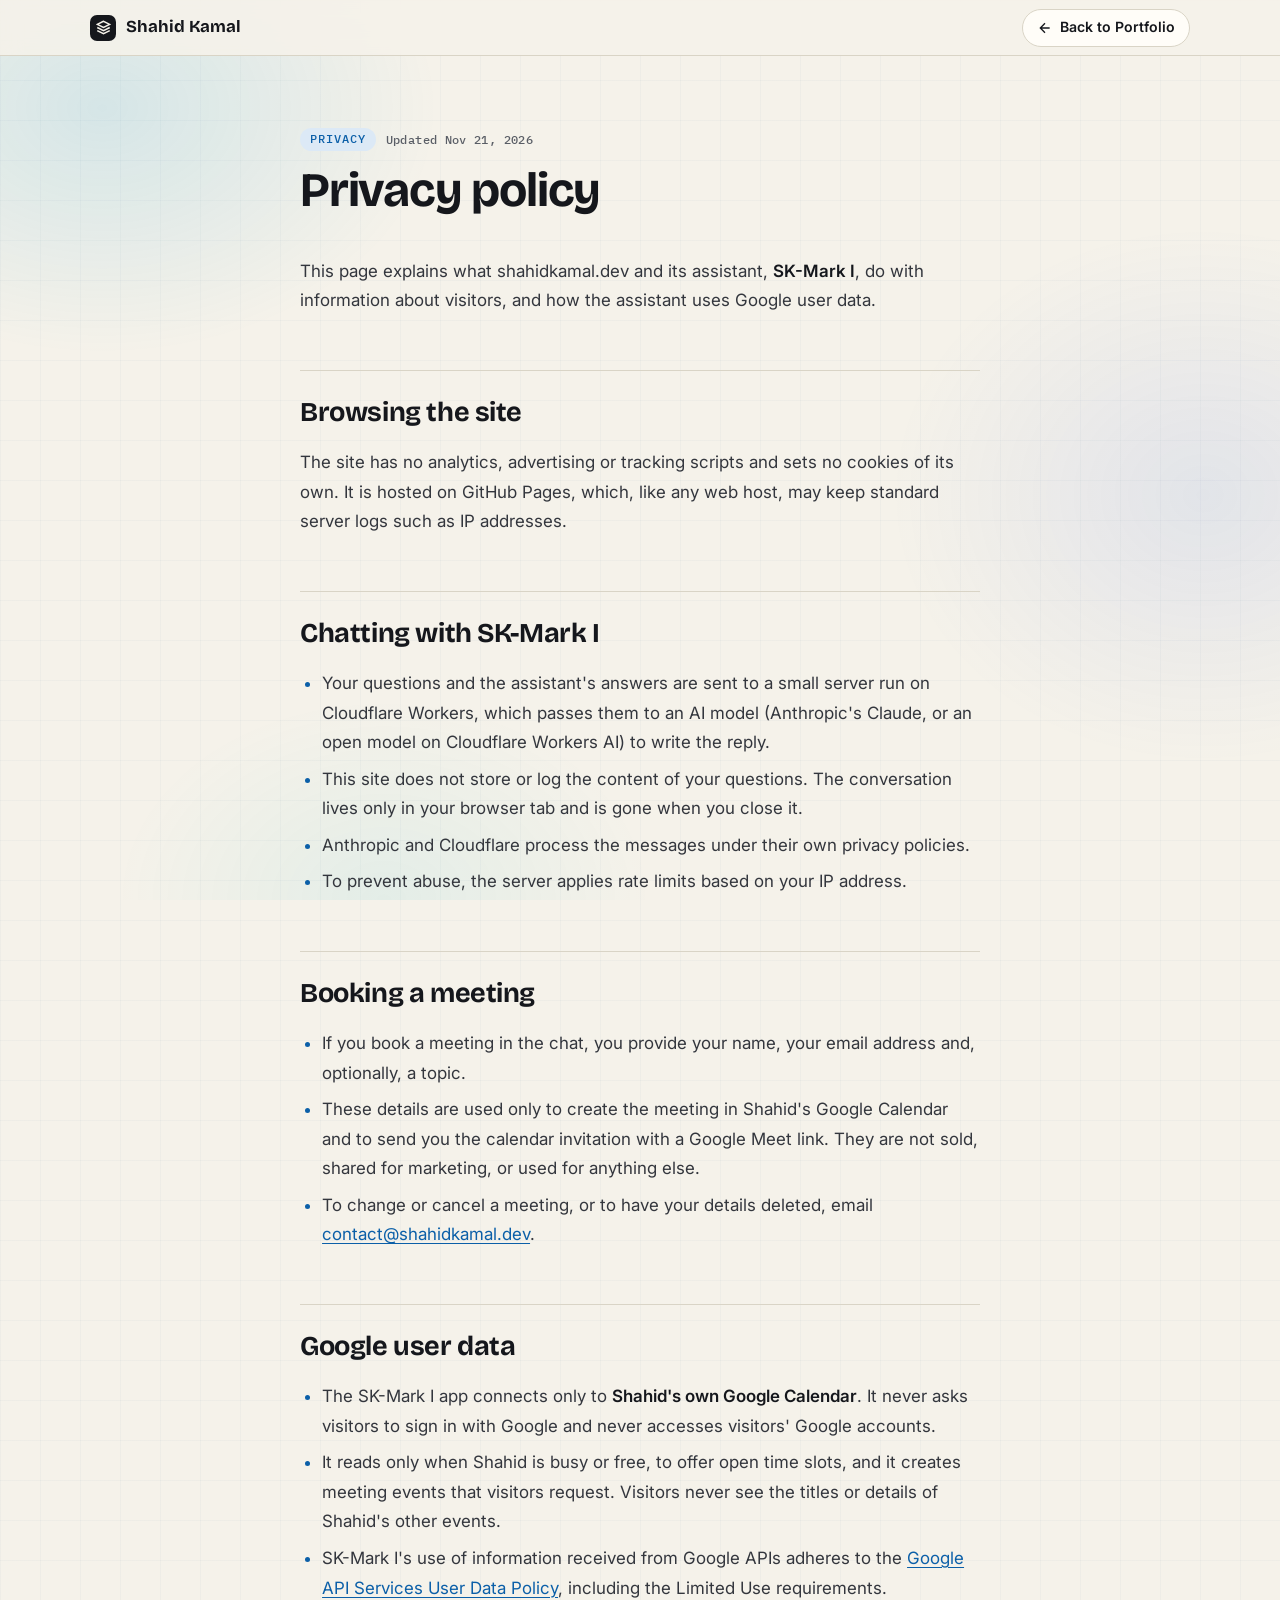
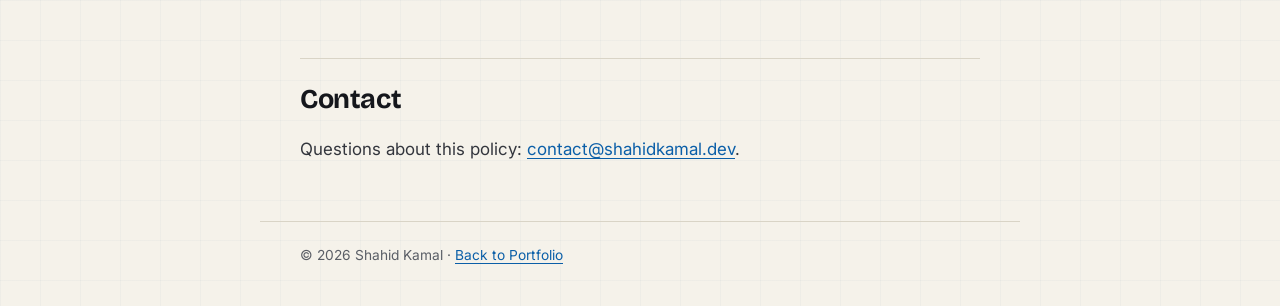
==== commit e239c2c1: "Book a meeting: buttons open SK-Mark I's in-chat booking (Google booking page was deleted); Show lat" ====
--- a/privacy.html
+++ b/privacy.html
@@ -13,7 +13,7 @@
     <link rel="preconnect" href="https://fonts.googleapis.com">
     <link rel="preconnect" href="https://fonts.gstatic.com" crossorigin>
     <link href="https://fonts.googleapis.com/css2?family=Bricolage+Grotesque:opsz,wght@12..96,700&family=IBM+Plex+Mono:wght@400;500&family=Inter:wght@400;600&display=swap" rel="stylesheet">
-    <link rel="stylesheet" href="assets/site.css?v=202611211610">
+    <link rel="stylesheet" href="assets/site.css?v=202611212030">
 </head>
 <body>
 
@@ -57,7 +57,7 @@
 
     <h2>Booking a meeting</h2>
     <ul>
-        <li>If you book a meeting, through the booking page or in the chat, you provide your name, your email address and, optionally, a topic.</li>
+        <li>If you book a meeting in the chat, you provide your name, your email address and, optionally, a topic.</li>
         <li>These details are used only to create the meeting in Shahid's Google Calendar and to send you the calendar invitation with a Google Meet link. They are not sold, shared for marketing, or used for anything else.</li>
         <li>To change or cancel a meeting, or to have your details deleted, email <a href="mailto:contact@shahidkamal.dev">contact@shahidkamal.dev</a>.</li>
     </ul>
--- a/assets/site.css
+++ b/assets/site.css
@@ -701,8 +701,7 @@
     width: min(390px, calc(100vw - 32px)); height: min(580px, calc(100dvh - 96px));
     display: flex; flex-direction: column; overflow: hidden;
     border-radius: 18px; border: 1px solid var(--glass-line);
-    background: color-mix(in srgb, var(--surface) 92%, transparent);
-    -webkit-backdrop-filter: blur(16px) saturate(1.5); backdrop-filter: blur(16px) saturate(1.5);
+    background: var(--surface); /* solid: iPhone Safari can't blur the glass cards behind it */
     box-shadow: var(--glass-shadow), 0 24px 60px -24px rgba(0, 0, 0, 0.45);
     color: var(--text);
 }
@@ -791,3 +790,35 @@
 .skm-book-t { display: grid; gap: 2px; min-width: 0; }
 .skm-book-t b { font: 600 0.9rem/1.2 var(--sans); color: var(--ink); }
 .skm-book-t small { font: 500 0.7rem/1.2 var(--mono); letter-spacing: 0.04em; color: var(--muted); white-space: nowrap; overflow: hidden; text-overflow: ellipsis; }
+/* SK-Mark I: in-chat booking (slot buttons + form) */
+.skm-slots { margin-top: 8px; padding: 10px 12px; border: 1px solid color-mix(in srgb, var(--b) 35%, var(--line)); border-radius: 12px; background: color-mix(in srgb, var(--b) 6%, var(--surface)); display: grid; gap: 8px; }
+.skm-slots-h { font: 500 0.68rem/1.3 var(--mono); letter-spacing: 0.06em; text-transform: uppercase; color: var(--muted); }
+.skm-day { display: grid; gap: 5px; }
+.skm-day-l { font: 600 0.8rem/1.2 var(--sans); color: var(--ink); }
+.skm-times { display: flex; flex-wrap: wrap; gap: 6px; }
+.skm-slot { padding: 6px 10px; border-radius: 8px; border: 1px solid color-mix(in srgb, var(--b) 55%, var(--line)); background: transparent; color: var(--ink); font: 500 0.8rem/1 var(--mono); cursor: pointer; }
+.skm-slot:hover, .skm-slot:focus-visible { background: color-mix(in srgb, var(--b) 14%, transparent); border-color: var(--b); }
+.skm-slot.is-picked { background: var(--b); border-color: var(--b); color: var(--bg); }
+.skm-alt { font-size: 0.75rem; color: var(--muted); }
+.skm-msg.is-form { max-width: 100%; width: 100%; }
+.skm-bookform { display: grid; gap: 8px; padding: 12px; border: 1px solid var(--b); border-radius: 12px; background: color-mix(in srgb, var(--b) 8%, var(--surface)); box-shadow: 0 0 18px -10px var(--b); }
+.skm-bf-title { font-size: 0.88rem; color: var(--ink); line-height: 1.4; }
+.skm-field { display: grid; gap: 3px; }
+.skm-field span { font: 500 0.7rem/1.2 var(--mono); letter-spacing: 0.04em; color: var(--muted); }
+.skm-field input { width: 100%; min-width: 0; padding: 8px 10px; border-radius: 8px; border: 1px solid var(--line); background: var(--bg); color: var(--ink); font: 400 16px/1.3 var(--sans); }
+.skm-field input:focus { outline: none; border-color: var(--b); }
+.skm-human:empty { display: none; }
+.skm-bf-actions { display: flex; gap: 8px; margin-top: 2px; }
+.skm-bf-ok { flex: 1; padding: 10px 12px; border-radius: 10px; border: 0; background: var(--ink); color: var(--bg); font: 600 0.88rem/1 var(--sans); cursor: pointer; }
+.skm-bf-ok:disabled { opacity: .6; cursor: default; }
+.skm-bf-cancel { padding: 10px 12px; border-radius: 10px; border: 1px solid var(--line); background: transparent; color: var(--ink); font: 500 0.85rem/1 var(--sans); cursor: pointer; }
+.skm-bf-status { font-size: 0.8rem; color: var(--text); }
+.skm-bf-status:empty { display: none; }
+.skm-bf-done { font-size: 0.88rem; line-height: 1.5; color: var(--ink); }
+.skm-bf-done b { color: var(--b); }
+.skm-bf-title { display: grid; gap: 2px; }
+.skm-bf-title b { font: 600 0.95rem/1.3 var(--sans); }
+.skm-bf-title small { font: 500 0.7rem/1.2 var(--mono); letter-spacing: 0.04em; color: var(--muted); }
+.skm-more { justify-self: start; padding: 6px 12px; border-radius: 8px; border: 1px dashed color-mix(in srgb, var(--b) 60%, var(--line)); background: transparent; color: var(--ink); font: 500 0.78rem/1 var(--sans); cursor: pointer; }
+.skm-more:hover { border-style: solid; border-color: var(--b); }
+.skm-more:disabled { opacity: .6; cursor: default; }
